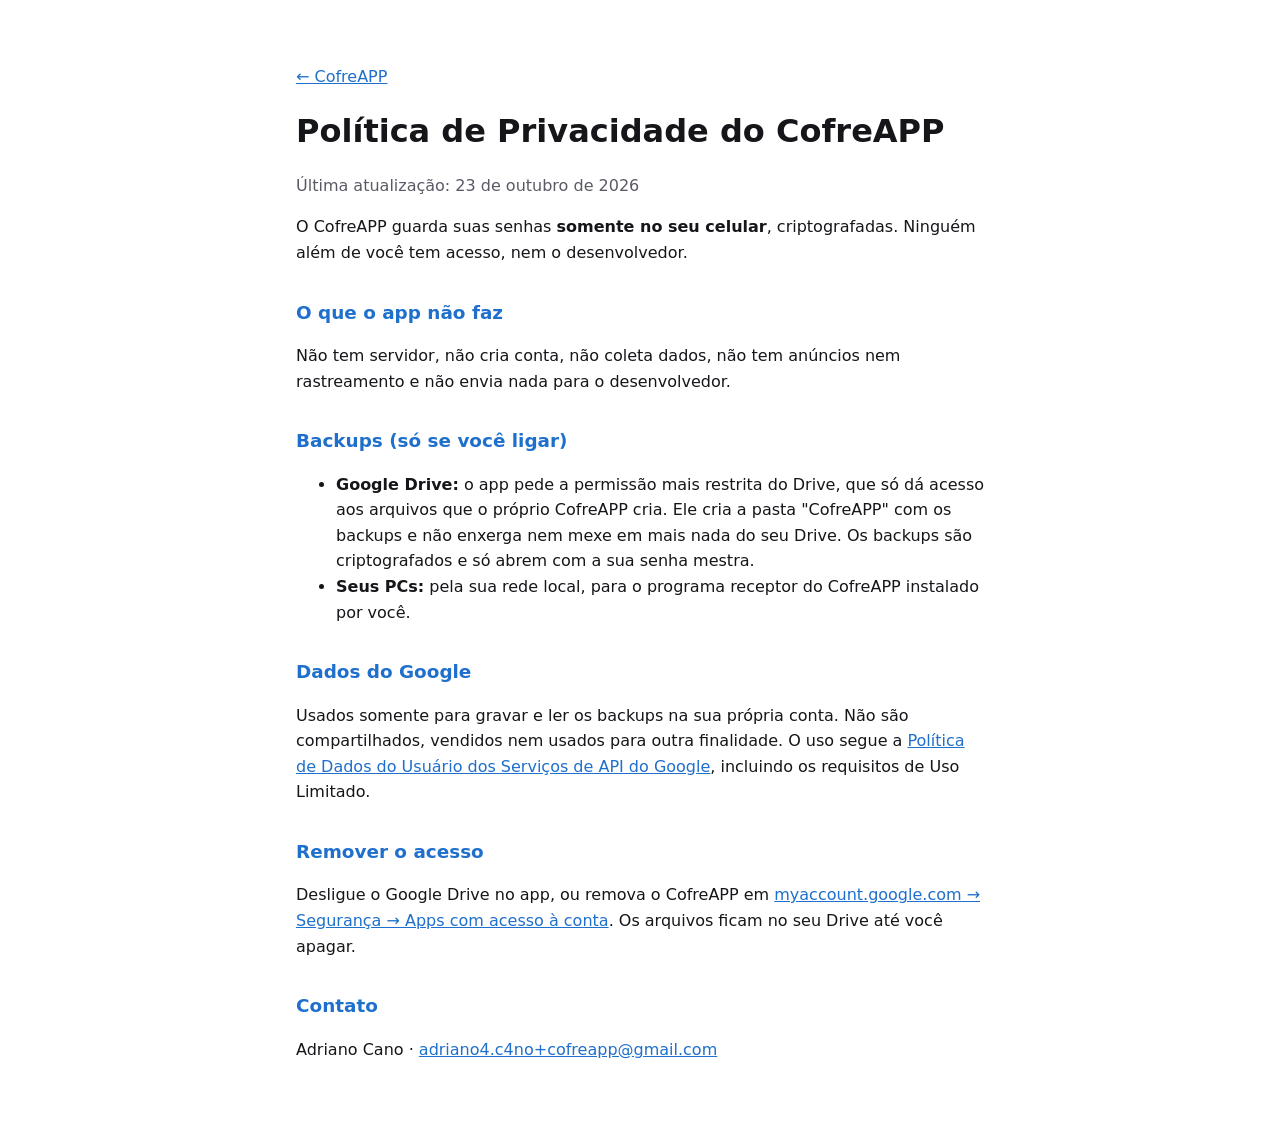
==== privacidade.html @ 3f8172fb "Site do CofreAPP: página inicial e política de privacidade Co-Authored-By: Claude Opus 5.5 <noreply@" ====
<!doctype html>
<html lang="pt-BR">
<head>
<meta charset="utf-8">
<meta name="viewport" content="width=device-width, initial-scale=1">
<title>Privacidade do CofreAPP</title>
<link rel="icon" href="logo.svg">
<link rel="stylesheet" href="style.css">
</head>
<body>
<main>
<p><a href="./">← CofreAPP</a></p>
<h1>Política de Privacidade do CofreAPP</h1>
<p class="muted">Última atualização: 23 de outubro de 2026</p>

<p>O CofreAPP guarda suas senhas <strong>somente no seu celular</strong>, criptografadas. Ninguém além de você tem acesso, nem o desenvolvedor.</p>

<h2>O que o app não faz</h2>
<p>Não tem servidor, não cria conta, não coleta dados, não tem anúncios nem rastreamento e não envia nada para o desenvolvedor.</p>

<h2>Backups (só se você ligar)</h2>
<ul>
<li><strong>Google Drive:</strong> o app pede a permissão mais restrita do Drive, que só dá acesso aos arquivos que o próprio CofreAPP cria. Ele cria a pasta "CofreAPP" com os backups e não enxerga nem mexe em mais nada do seu Drive. Os backups são criptografados e só abrem com a sua senha mestra.</li>
<li><strong>Seus PCs:</strong> pela sua rede local, para o programa receptor do CofreAPP instalado por você.</li>
</ul>

<h2>Dados do Google</h2>
<p>Usados somente para gravar e ler os backups na sua própria conta. Não são compartilhados, vendidos nem usados para outra finalidade. O uso segue a <a href="https://developers.google.com/terms/api-services-user-data-policy">Política de Dados do Usuário dos Serviços de API do Google</a>, incluindo os requisitos de Uso Limitado.</p>

<h2>Remover o acesso</h2>
<p>Desligue o Google Drive no app, ou remova o CofreAPP em <a href="https://myaccount.google.com/connections">myaccount.google.com → Segurança → Apps com acesso à conta</a>. Os arquivos ficam no seu Drive até você apagar.</p>

<h2>Contato</h2>
<p>Adriano Cano · <a href="mailto:adriano4.c4no+cofreapp@gmail.com">adriano4.c4no+cofreapp@gmail.com</a></p>
</main>
</body>
</html>
---- style.css ----
:root{--bg:#0B0B0D;--surface:#16161A;--text:#E8E8EC;--muted:#A0A0AB;--blue:#4DA3FF}
@media (prefers-color-scheme: light){:root{--bg:#FFFFFF;--surface:#F3F4F7;--text:#16161A;--muted:#5A5A66;--blue:#1F6FCC}}
*{box-sizing:border-box}
body{margin:0;background:var(--bg);color:var(--text);font:16px/1.6 system-ui,-apple-system,"Segoe UI",Roboto,sans-serif}
main{max-width:720px;margin:0 auto;padding:48px 16px}
h1{font-size:2rem;margin:0 0 8px}
h2{font-size:1.15rem;margin:32px 0 8px;color:var(--blue)}
p,li{color:var(--text)}
.muted{color:var(--muted)}
a{color:var(--blue)}
.logo{width:56px;height:56px;margin-bottom:16px}
.card{background:var(--surface);border-radius:16px;padding:16px 20px;margin:24px 0}
footer{margin-top:48px;font-size:.9rem;color:var(--muted)}
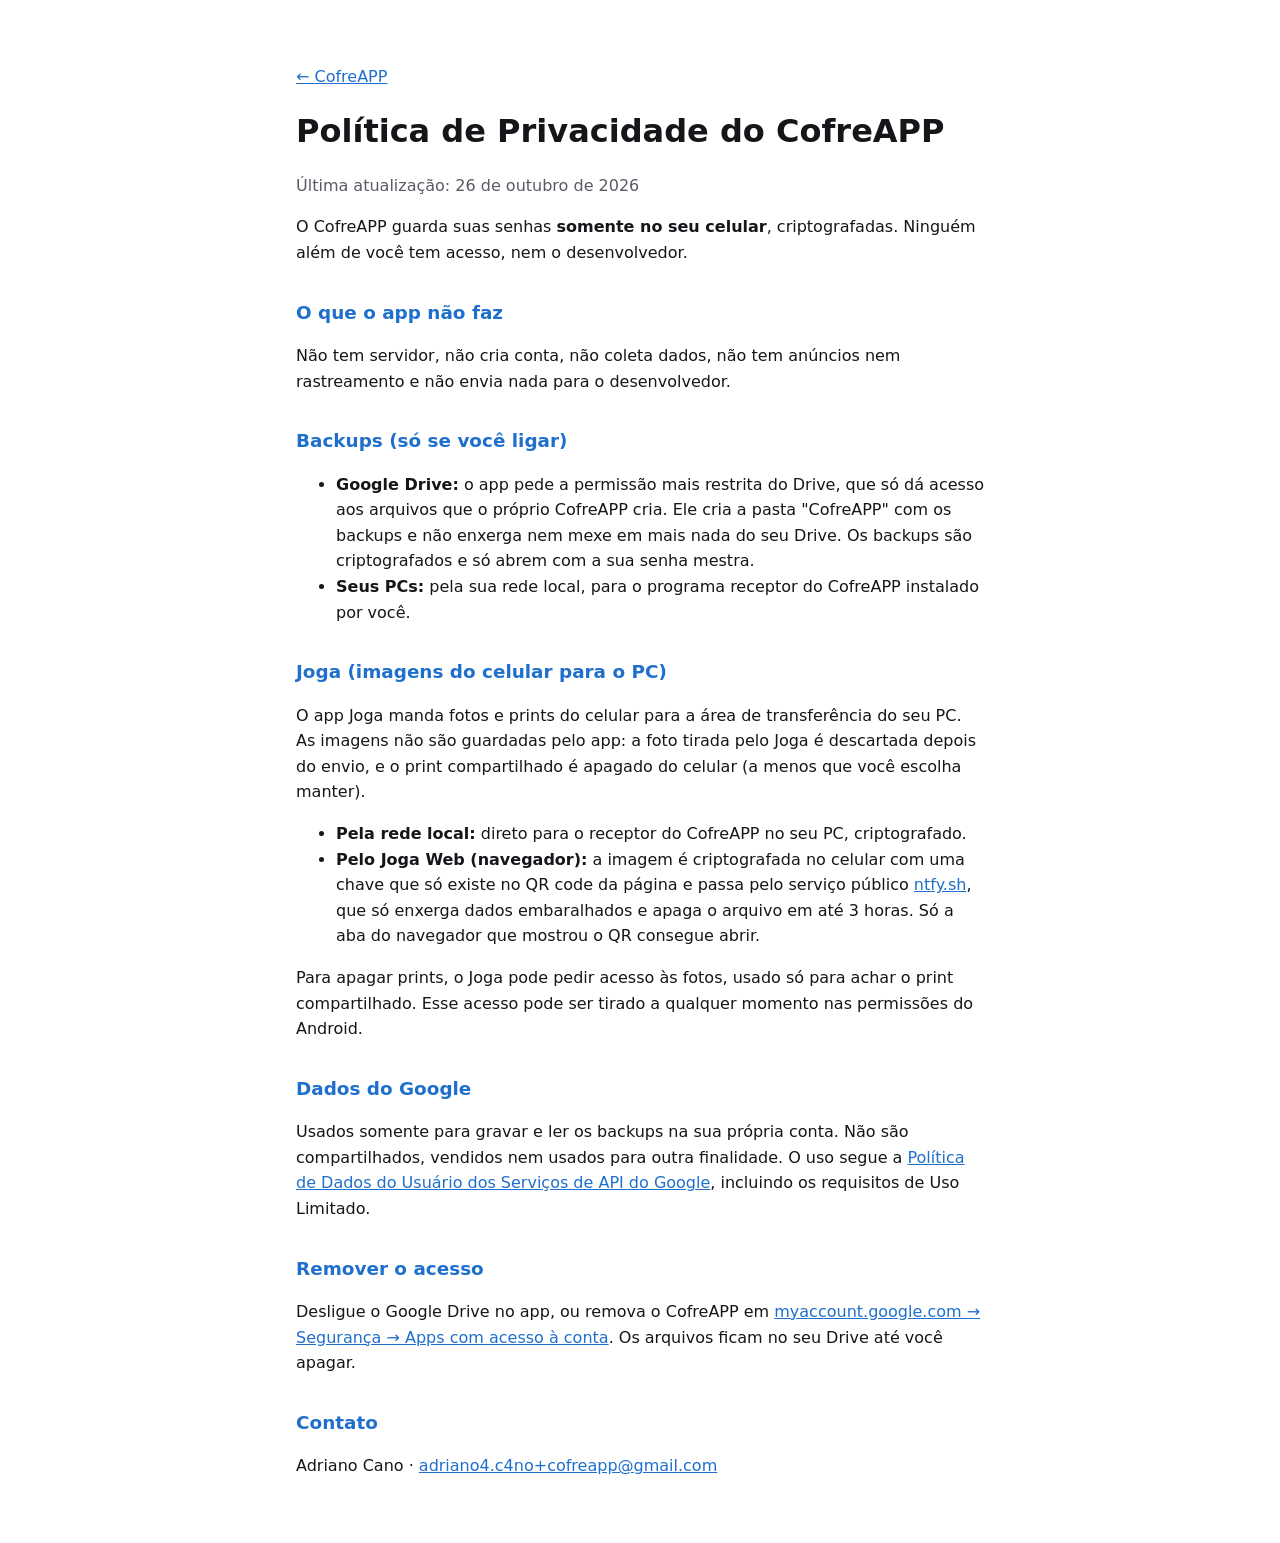
==== commit 6c7c7422: "Joga Web: receber imagens do celular no navegador; privacidade atualizada Co-Authored-By: Claude Opu" ====
--- a/privacidade.html
+++ b/privacidade.html
@@ -11,7 +11,7 @@
 <main>
 <p><a href="./">← CofreAPP</a></p>
 <h1>Política de Privacidade do CofreAPP</h1>
-<p class="muted">Última atualização: 23 de outubro de 2026</p>
+<p class="muted">Última atualização: 26 de outubro de 2026</p>
 
 <p>O CofreAPP guarda suas senhas <strong>somente no seu celular</strong>, criptografadas. Ninguém além de você tem acesso, nem o desenvolvedor.</p>
 
@@ -24,6 +24,14 @@
 <li><strong>Seus PCs:</strong> pela sua rede local, para o programa receptor do CofreAPP instalado por você.</li>
 </ul>
 
+<h2>Joga (imagens do celular para o PC)</h2>
+<p>O app Joga manda fotos e prints do celular para a área de transferência do seu PC. As imagens não são guardadas pelo app: a foto tirada pelo Joga é descartada depois do envio, e o print compartilhado é apagado do celular (a menos que você escolha manter).</p>
+<ul>
+<li><strong>Pela rede local:</strong> direto para o receptor do CofreAPP no seu PC, criptografado.</li>
+<li><strong>Pelo Joga Web (navegador):</strong> a imagem é criptografada no celular com uma chave que só existe no QR code da página e passa pelo serviço público <a href="https://ntfy.sh">ntfy.sh</a>, que só enxerga dados embaralhados e apaga o arquivo em até 3 horas. Só a aba do navegador que mostrou o QR consegue abrir.</li>
+</ul>
+<p>Para apagar prints, o Joga pode pedir acesso às fotos, usado só para achar o print compartilhado. Esse acesso pode ser tirado a qualquer momento nas permissões do Android.</p>
+
 <h2>Dados do Google</h2>
 <p>Usados somente para gravar e ler os backups na sua própria conta. Não são compartilhados, vendidos nem usados para outra finalidade. O uso segue a <a href="https://developers.google.com/terms/api-services-user-data-policy">Política de Dados do Usuário dos Serviços de API do Google</a>, incluindo os requisitos de Uso Limitado.</p>
 
